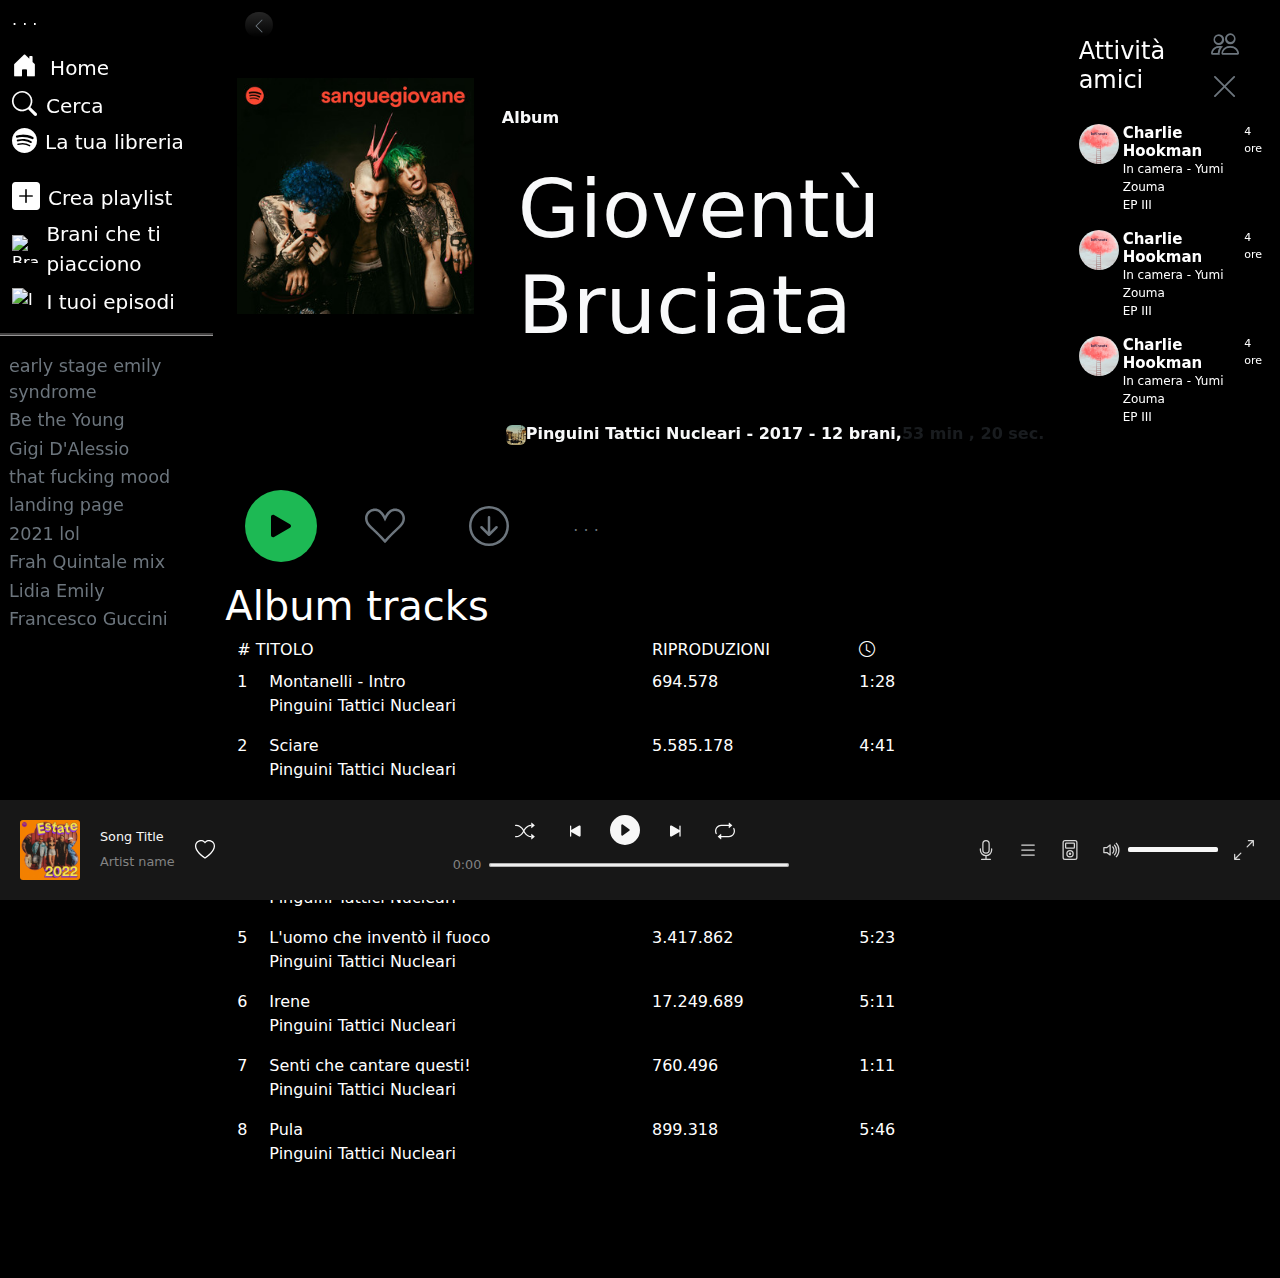
==== album.html @ 44b6cc6b "add navbar desktop spotify icons" ====
<!DOCTYPE html>
<html lang="en">
  <head>
    <meta charset="UTF-8" />
    <meta name="viewport" content="width=device-width, initial-scale=1.0" />
    <!--BOOTSTRAP ICONS-->
    <link
      rel="stylesheet"
      href="https://cdn.jsdelivr.net/npm/bootstrap-icons@1.11.2/font/bootstrap-icons.min.css"
    />
    <title>Album</title>
    <link rel="stylesheet" href="assets/css/main.css" />
    <script type="module" src="assets/js/album.js" defer></script>
    <script type="module" src="assets/js/playerControls.js" defer></script>
    <script type="module" src="assets/js/utils/utils.js" defer></script>
  </head>
  <body>
    <main>
      <!--HERO MOBILE WRAPPER-->
      <div id="hero-mobile-wrapper" class="d-md-none">
        <!--HERO MOBILE-->
        <i class="backbtn-album bi bi-arrow-left" id="heroMobileBackButton"></i>
        <div id="hero-mobile-artist">
          <!--RENDER THIS DYNAMICALLY-->
          <img
            class="hero-img-artist"
            src="assets/imgs/artist/img-hero.jpg"
            alt="album"
          />
        </div>

        <!--ALBUM-TITLE-MOBILE-->
        <div id="album-title-mobile">
          <div id="titleMobileWrapper">
            <!--RENDER THIS DYNAMICALLY-->
            <h1 class="titleAlbum">Gioventù Brucata</h1>

            <div id="artist-wrapper-album">
              <img
                class="album-img"
                src="assets/imgs/artist/img-hero.jpg"
                alt="artist"
              />

              <h2>Pinguini Tattici Nucleari</h2>
            </div>

            <p class="albumData">Album · <span>2017</span></p>
          </div>

          <div class="icon-wrapper-album">
            <div class="save-wrapper-album">
              <i class="bi bi-heart"></i>
              <i class="greyIcon bi bi-arrow-down-circle"></i>
              <i class="greyIcon bi bi-three-dots-vertical"></i>
            </div>

            <div class="play-wrapper-album">
              <i id="shuffleIcon" class="shuffleIcon bi bi-shuffle"></i>
              <span id="shuffleDot-album"></span>

              <i id="playIcon" class="playIcon bi bi-play-circle-fill"></i>
            </div>
          </div>
        </div>
      </div>

      <!--ALBUM TRACKS MOBILE-->
      <div id="album-track-mobile">
        <div class="container" id="albumTrackMobileContainer">
          <!--RENDER HERE DYNAMICALLY-->
          <div class="row">
            <div class="col-11">
              <p class="songName">Montanelli - Intro</p>
              <span class="artistName">Pinguini Tattici Nucleari</span>
            </div>
            <div
              class="col-1 p-1 dropdown-trigger"
              onclick="toggleDropdownMenu(this)"
            >
              <i class="bi bi-three-dots-vertical" style="cursor: pointer"></i>
            </div>
          </div>
          <div class="row">
            <div class="col-11">
              <p class="songName">Sciare</p>
              <span class="artistName">Pinguini Tattici Nucleari</span>
            </div>
            <div
              class="col-1 p-1 dropdown-trigger"
              onclick="toggleDropdownMenu(this)"
            >
              <i class="bi bi-three-dots-vertical" style="cursor: pointer"></i>
            </div>
          </div>
          <div class="row">
            <div class="col-11">
              <p class="songName">Gioventù Bruciata</p>
              <span class="artistName">Pinguini Tattici Nucleari</span>
            </div>
            <div
              class="col-1 p-1 dropdown-trigger"
              onclick="toggleDropdownMenu(this)"
            >
              <i class="bi bi-three-dots-vertical" style="cursor: pointer"></i>
            </div>
          </div>
          <div class="row">
            <div class="col-11">
              <p class="songName">Ninnananna per genitori disattenti</p>
              <span class="artistName"
                ><i class="bi bi-file-arrow-down-fill"></i>
                <i class="bi bi-explicit-fill"></i> Pinguini Tattici
                Nucleari</span
              >
            </div>
            <div
              class="col-1 p-1 dropdown-trigger"
              onclick="toggleDropdownMenu(this)"
            >
              <i class="bi bi-three-dots-vertical" style="cursor: pointer"></i>
            </div>
          </div>
          <div class="row">
            <div class="col-11">
              <p class="songName">L'uomo che inventò il fuoco</p>
              <span class="artistName">Pinguini Tattici Nucleari</span>
            </div>
            <div
              class="col-1 p-1 dropdown-trigger"
              onclick="toggleDropdownMenu(this)"
            >
              <i class="bi bi-three-dots-vertical" style="cursor: pointer"></i>
            </div>
          </div>
          <div class="row">
            <div class="col-11">
              <p class="songName">Irene</p>
              <span class="artistName">Pinguini Tattici Nucleari</span>
            </div>
            <div
              class="col-1 p-1 dropdown-trigger"
              onclick="toggleDropdownMenu(this)"
            >
              <i class="bi bi-three-dots-vertical" style="cursor: pointer"></i>
            </div>
          </div>
          <div class="row">
            <div class="col-11">
              <p class="songName">Senti che cantare questi!</p>
              <span class="artistName">Pinguini Tattici Nucleari</span>
            </div>
            <div
              class="col-1 p-1 dropdown-trigger"
              onclick="toggleDropdownMenu(this)"
            >
              <i class="bi bi-three-dots-vertical" style="cursor: pointer"></i>
            </div>
          </div>
          <div class="row">
            <div class="col-11">
              <p class="songName">Pula</p>
              <span class="artistName">Pinguini Tattici Nucleari</span>
            </div>
            <div
              class="col-1 p-1 dropdown-trigger"
              onclick="toggleDropdownMenu(this)"
            >
              <i class="bi bi-three-dots-vertical" style="cursor: pointer"></i>
            </div>
          </div>
        </div>
      </div>

      <style>
        @media (min-width: 500px) {
          #album-track-mobile {
            display: none !important;
          }
        }

        .dropdown-menu {
          display: block;
          position: fixed;
          color: antiquewhite;
          background-color: rgb(34, 34, 34);
          border-top-left-radius: 8px;
          border-top-right-radius: 8px;
          z-index: 100;
          padding: 10px;
          overflow: visible;
        }

        .dropdown-menu::-webkit-scrollbar {
          display: none;
        }

        /* Stili specifici sotto i 500px */
        @media (max-width: 500px) {
          .dropdown-menu {
            width: 100%;
            height: 50%;
            bottom: 0;
            border-top-left-radius: 12px;
            border-top-right-radius: 12px;
            z-index: 100;
            padding: 10px;
            overflow: auto;
          }
        }

        /* Altri stili per la presentazione */
        .songName {
          font-size: medium;
          font-weight: bold;
          margin-bottom: 0;
        }

        .artistName {
          font-size: small;
          color: gray;
        }

        /* Altri stili per i bottoni nel menu a comparsa */
        .dropdown-menu-button {
          display: block;
          width: 100%;
          text-align: left;
          padding: 0.5rem;
          color: antiquewhite;
          border: none;
          background: none;
          cursor: pointer;
        }
        .dropdown-menu-button:hover {
          background-color: rgb(51, 50, 50);
        }
      </style>

      <!--DESKTOP WRAPPER-->
      <div class="container-fluid d-none d-md-block" id="desktop-wrapper">
        <div class="row">
          <!--NAVBAR DESKTOP-->
          <div id="navbar-desktop" class="col-lg-2 d-none d-md-block mt-2">
            <div class="dropdown">
              <span
                class="dots dropdown-toggle"
                data-bs-toggle="dropdown"
                aria-expanded="false"
                >. . .</span
              >

              <ul
                id="navbarDropdown"
                class="dropdown-menu d-none"
                style="background-color: #242424"
              >
                <li>
                  <a class="dropdown-item" href="#" style="color: #f7f7f7"
                    >File</a
                  >
                </li>
                <li>
                  <a class="dropdown-item" href="#" style="color: #f7f7f7"
                    >Modifica</a
                  >
                </li>
                <li>
                  <a class="dropdown-item" href="#" style="color: #f7f7f7"
                    >Visualizzazione</a
                  >
                </li>
                <li>
                  <a class="dropdown-item" href="#" style="color: #f7f7f7"
                    >Riproduzione</a
                  >
                </li>
                <li>
                  <a class="dropdown-item" href="#" style="color: #f7f7f7"
                    >Assistenza</a
                  >
                </li>
              </ul>
            </div>
            <div class="row mt-3">
              <div class="col-12">
                <div
                  class="icon-column d-flex justify-content-start align-items-center"
                >
                  <a
                    href="index.html"
                    style="text-decoration: none; color: inherit"
                  >
                    <i
                      class="bi bi-house-door-fill me-2"
                      style="font-size: 25px"
                    ></i>
                    <span style="font-size: 20px">Home</span>
                  </a>
                </div>
              </div>

              <div class="col-12">
                <div
                  class="icon-column d-flex justify-content-start align-items-center"
                >
                  <a
                    href="search.html"
                    style="text-decoration: none; color: inherit"
                  >
                    <i class="bi bi-search me-1" style="font-size: 25px"></i>
                    <span style="font-size: 20px">Cerca</span>
                  </a>
                </div>
              </div>

              <div class="col-12">
                <div
                  class="icon-column d-flex justify-content-start align-items-center"
                  style="cursor: pointer"
                >
                  <i class="bi bi-spotify me-2" style="font-size: 25px"></i>
                  <span style="font-size: 20px">La tua libreria</span>
                </div>
              </div>
            </div>

            <div
              class="row mt-3 pb-3"
              style="
                border-bottom-style: groove;
                border-bottom-color: rgb(151, 150, 150);
              "
            >
              <div class="col-12">
                <div
                  class="icon-column d-flex justify-content-start align-items-center"
                  style="cursor: pointer"
                >
                  <i
                    class="bi bi-plus-square-fill me-2"
                    style="font-size: 28px"
                  ></i>
                  <span style="font-size: 20px">Crea playlist</span>
                </div>
              </div>

              <div class="col-12 mb-2">
                <div
                  class="icon-column d-flex justify-content-start align-items-center"
                  style="cursor: pointer"
                >
                  <img
                    aria-hidden="true"
                    draggable="false"
                    loading="eager"
                    src="https://misc.scdn.co/liked-songs/liked-songs-64.png"
                    data-testid="entity-image"
                    alt="Brani che ti piacciono"
                    style="width: 28px; height: 28px; margin-right: 0.4rem"
                  />
                  <span style="font-size: 20px">Brani che ti piacciono</span>
                </div>
              </div>

              <div class="col-12">
                <div
                  class="icon-column d-flex justify-content-start align-items-center"
                  style="cursor: pointer"
                >
                  <img
                    aria-hidden="true"
                    draggable="false"
                    loading="eager"
                    src="https://misc.scdn.co/your-episodes/SE-64.png"
                    data-testid="entity-image"
                    alt="I tuoi episodi"
                    style="width: 28px; height: 28px; margin-right: 0.4rem"
                  />
                  <span style="font-size: 20px">I tuoi episodi</span>
                </div>
              </div>
            </div>
            <div class="row mt-3">
              <div class="col-12 btn cursor-pointer text-start p-0 ms-2">
                <span
                  class="playlistPrivate text-secondary"
                  onclick="selezionaPlaylist('early stage emily syndrome')"
                  style="font-size: 1.1rem"
                  >early stage emily syndrome</span
                >
              </div>
              <div class="col-12 btn cursor-pointer text-start p-0 ms-2">
                <span
                  class="playlistPrivate text-secondary"
                  onclick="selezionaPlaylist('Be the Young')"
                  style="font-size: 1.1rem"
                  >Be the Young</span
                >
              </div>
              <div class="col-12 btn cursor-pointer text-start p-0 ms-2">
                <span
                  class="playlistPrivate text-secondary"
                  onclick="selezionaPlaylist('Gigi D&#39;Alessio')"
                  style="font-size: 1.1rem"
                  >Gigi D'Alessio</span
                >
              </div>
              <div class="col-12 btn cursor-pointer text-start p-0 ms-2">
                <span
                  class="playlistPrivate text-secondary"
                  onclick="selezionaPlaylist('that fucking mood')"
                  style="font-size: 1.1rem"
                  >that fucking mood</span
                >
              </div>
              <div class="col-12 btn cursor-pointer text-start p-0 ms-2">
                <span
                  class="playlistPrivate text-secondary"
                  onclick="selezionaPlaylist('landing page')"
                  style="font-size: 1.1rem"
                  >landing page</span
                >
              </div>
              <div class="col-12 btn cursor-pointer text-start p-0 ms-2">
                <span
                  class="playlistPrivate text-secondary"
                  onclick="selezionaPlaylist('2021 lol')"
                  style="font-size: 1.1rem"
                  >2021 lol</span
                >
              </div>
              <div class="col-12 btn cursor-pointer text-start p-0 ms-2">
                <span
                  class="playlistPrivate text-secondary"
                  onclick="selezionaPlaylist('Frah Quintale mix')"
                  style="font-size: 1.1rem"
                  >Frah Quintale mix</span
                >
              </div>
              <div class="col-12 btn cursor-pointer text-start p-0 ms-2">
                <span
                  class="playlistPrivate text-secondary"
                  onclick="selezionaPlaylist('Lidia Emily')"
                  style="font-size: 1.1rem"
                  >Lidia Emily</span
                >
              </div>
              <div class="col-12 btn cursor-pointer text-start p-0 ms-2">
                <span
                  class="playlistPrivate text-secondary"
                  onclick="selezionaPlaylist('Francesco Guccini')"
                  style="font-size: 1.1rem"
                  >Francesco Guccini</span
                >
              </div>
            </div>
          </div>

          <!--CENTER SECTION-->
          <section class="col-lg-8">
            <!--HERO ALBUM-->
            <div id="hero-album">
              <div class="container">
                <div class="row">
                  <div class="col-md-6 mt-2">
                    <button
                      onclick="window.history.back()"
                      class="rounded-pill border-0 text-secondary bg-black bg-gradient mb-3 mx-2 m-1"
                    >
                      <svg
                        xmlns="http://www.w3.org/2000/svg"
                        width="16"
                        height="16"
                        fill="currentColor"
                        class="bi bi-chevron-left"
                        viewBox="0 0 16 16"
                      >
                        <path
                          fill-rule="evenodd"
                          d="M11.354 1.646a.5.5 0 0 1 0 .708L5.707 8l5.647 5.646a.5.5 0 0 1-.708.708l-6-6a.5.5 0 0 1 0-.708l6-6a.5.5 0 0 1 .708 0z"
                        />
                      </svg>
                    </button>
                    <button
                      class="rounded-pill border-0 text-secondary bg-black bg-gradient mb-3 m-1 d-none"
                    >
                      <svg
                        xmlns="http://www.w3.org/2000/svg"
                        width="16"
                        height="16"
                        fill="currentColor"
                        class="bi bi-chevron-right"
                        viewBox="0 0 16 16"
                      >
                        <path
                          fill-rule="evenodd"
                          d="M4.646 1.646a.5.5 0 0 1 .708 0l6 6a.5.5 0 0 1 0 .708l-6 6a.5.5 0 0 1-.708-.708L10.293 8 4.646 2.354a.5.5 0 0 1 0-.708z"
                        />
                      </svg>
                    </button>
                  </div>
                  <div class="col-md-6">
                    <div class="dropdown d-flex justify-content-end m-1 d-none">
                      <img src="" alt="" />
                      <button
                        class="dropdown-toggle rounded-pill border-0 bg-black text-white mx-2"
                        type="button"
                        data-bs-toggle="dropdown"
                        aria-expanded="false"
                      >
                        User 1
                      </button>
                      <ul class="dropdown-menu bg-black bg-gradient">
                        <li>
                          <img src="" alt="" /><a
                            class="dropdown-item text-white"
                            href="#"
                            >User 2</a
                          >
                        </li>
                        <li>
                          <img src="" alt="" /><a
                            class="dropdown-item text-white"
                            href="#"
                            >User 3</a
                          >
                        </li>
                        <li>
                          <img src="" alt="" /><a
                            class="dropdown-item text-white"
                            href="#"
                            >User 4</a
                          >
                        </li>
                      </ul>
                    </div>
                  </div>
                </div>
              </div>
              <div class="card mb-3 border-0 bg-transparent">
                <div class="row" id="heroAlbum">
                  <!--RENDER THIS DYNAMICALLY-->
                  <div class="col-md-4 p-4 mx-0">
                    <img
                      src="/assets/imgs/main/image-8.jpg"
                      class="img-fluid border-0 sfumaAlbum"
                      alt="copertina alb"
                    />
                  </div>
                  <div class="col-md-8 pt-5 p-0">
                    <div class="card-body text-light p-1">
                      <p><b>Album</b></p>
                      <h5 class="card-title mb-5 p-3 display-1">
                        <b>Gioventù Bruciata</b>
                      </h5>
                      <p class="card-text mt-5 p-1">
                        <img
                          src="/assets/imgs/main/image-12.jpg"
                          alt="foto artisti"
                          class="rounded"
                          width="20"
                          height="20"
                        /><b>Pinguini Tattici Nucleari - 2017 - 12 brani,</b
                        ><b class="text-muted">53 min , 20 sec.</b>
                      </p>
                    </div>
                  </div>
                </div>
              </div>
            </div>
            <!--FINE HERO ALBUM-->

            <!--ALBUM ACTIONS-->
            <div id="following-bar" class="bg-transparent p-1">
              <button
                id="buttonFollowingBar"
                class="rounded-circle border-0 p-3 m-3"
              >
                <svg
                  xmlns="http://www.w3.org/2000/svg"
                  width="40"
                  height="40"
                  fill="currentColor"
                  class="bi bi-play-fill"
                  viewBox="0 0 16 16"
                >
                  <path
                    d="m11.596 8.697-6.363 3.692c-.54.313-1.233-.066-1.233-.697V4.308c0-.63.692-1.01 1.233-.696l6.363 3.692a.802.802 0 0 1 0 1.393z"
                  />
                </svg>
              </button>
              <button class="border-0 bg-transparent text-secondary p-3 m-3">
                <svg
                  xmlns="http://www.w3.org/2000/svg"
                  width="40"
                  height="40"
                  fill="currentColor"
                  class="bi bi-suit-heart"
                  viewBox="0 0 16 16"
                >
                  <path
                    d="m8 6.236-.894-1.789c-.222-.443-.607-1.08-1.152-1.595C5.418 2.345 4.776 2 4 2 2.324 2 1 3.326 1 4.92c0 1.211.554 2.066 1.868 3.37.337.334.721.695 1.146 1.093C5.122 10.423 6.5 11.717 8 13.447c1.5-1.73 2.878-3.024 3.986-4.064.425-.398.81-.76 1.146-1.093C14.446 6.986 15 6.131 15 4.92 15 3.326 13.676 2 12 2c-.777 0-1.418.345-1.954.852-.545.515-.93 1.152-1.152 1.595zm.392 8.292a.513.513 0 0 1-.784 0c-1.601-1.902-3.05-3.262-4.243-4.381C1.3 8.208 0 6.989 0 4.92 0 2.755 1.79 1 4 1c1.6 0 2.719 1.05 3.404 2.008.26.365.458.716.596.992a7.55 7.55 0 0 1 .596-.992C9.281 2.049 10.4 1 12 1c2.21 0 4 1.755 4 3.92 0 2.069-1.3 3.288-3.365 5.227-1.193 1.12-2.642 2.48-4.243 4.38z"
                  />
                </svg>
              </button>
              <button class="border-0 bg-transparent text-secondary p-3 m-3">
                <svg
                  xmlns="http://www.w3.org/2000/svg"
                  width="40"
                  height="40"
                  fill="currentColor"
                  class="bi bi-arrow-down-circle"
                  viewBox="0 0 16 16"
                >
                  <path
                    fill-rule="evenodd"
                    d="M1 8a7 7 0 1 0 14 0A7 7 0 0 0 1 8m15 0A8 8 0 1 1 0 8a8 8 0 0 1 16 0M8.5 4.5a.5.5 0 0 0-1 0v5.793L5.354 8.146a.5.5 0 1 0-.708.708l3 3a.5.5 0 0 0 .708 0l3-3a.5.5 0 0 0-.708-.708L8.5 10.293z"
                  />
                </svg>
              </button>
              <button class="border-0 bg-transparent text-secondary p-3 m-3">
                . . .
              </button>
            </div>
            <!--FINE ALBUM ACTIONS-->

            <!--ALBUM TRACKS-->
            <div id="album-tracks">
              <h1>Album tracks</h1>
              <div class="container spacingAntiBar">
                <div class="row mb-2">
                  <div class="col-lg-6"># TITOLO</div>
                  <div class="col-lg-3">RIPRODUZIONI</div>
                  <div class="col-lg-3"><i class="bi bi-clock"></i></div>
                </div>

                <div id="albumTracks">
                  <!--ADD HERE DYNAMICALLY-->
                  <!--TRACK 1-->
                  <div class="row">
                    <div class="col-lg-1">1</div>
                    <div class="col-lg-5 flex-grow-1">
                      <p>
                        Montanelli - Intro<br /><span
                          >Pinguini Tattici Nucleari</span
                        >
                      </p>
                    </div>
                    <div class="col-lg-3 track">694.578</div>
                    <div class="col-lg-3">1:28</div>
                  </div>

                  <!--FINE TRACK 1-->
                  <div class="row">
                    <div class="col-lg-1">2</div>
                    <div class="col-lg-5 flex-grow-1">
                      <p>Sciare<br /><span>Pinguini Tattici Nucleari</span></p>
                    </div>
                    <div class="col-lg-3">5.585.178</div>
                    <div class="col-lg-3">4:41</div>
                  </div>
                  <div class="row">
                    <div class="col-lg-1">3</div>
                    <div class="col-lg-5 flex-grow-1">
                      <p>
                        Gioventù Bruciata<br /><span
                          >Pinguini Tattici Nucleari</span
                        >
                      </p>
                    </div>
                    <div class="col-lg-3">3.412.342</div>
                    <div class="col-lg-3">5:24</div>
                  </div>
                  <div class="row">
                    <div class="col-lg-1">4</div>
                    <div class="col-lg-5 flex-grow-1">
                      <p>
                        Ninnananna per genitori disattenti<br /><span
                          >Pinguini Tattici Nucleari</span
                        >
                      </p>
                    </div>
                    <div class="col-lg-3">2.36.629</div>
                    <div class="col-lg-3">4:01</div>
                  </div>
                  <div class="row">
                    <div class="col-lg-1">5</div>
                    <div class="col-lg-5 flex-grow-1">
                      <p>
                        L'uomo che inventò il fuoco<br /><span
                          >Pinguini Tattici Nucleari</span
                        >
                      </p>
                    </div>
                    <div class="col-lg-3">3.417.862</div>
                    <div class="col-lg-3">5:23</div>
                  </div>
                  <div class="row">
                    <div class="col-lg-1">6</div>
                    <div class="col-lg-5 flex-grow-1">
                      <p>Irene<br /><span>Pinguini Tattici Nucleari</span></p>
                    </div>
                    <div class="col-lg-3">17.249.689</div>
                    <div class="col-lg-3">5:11</div>
                  </div>
                  <div class="row">
                    <div class="col-lg-1">7</div>
                    <div class="col-lg-5 flex-grow-1">
                      <p>
                        Senti che cantare questi!<br /><span
                          >Pinguini Tattici Nucleari</span
                        >
                      </p>
                    </div>
                    <div class="col-lg-3">760.496</div>
                    <div class="col-lg-3">1:11</div>
                  </div>
                  <div class="row">
                    <div class="col-lg-1">8</div>
                    <div class="col-lg-5 flex-grow-1">
                      <p>Pula<br /><span>Pinguini Tattici Nucleari</span></p>
                    </div>
                    <div class="col-lg-3">899.318</div>
                    <div class="col-lg-3">5:46</div>
                  </div>
                </div>
              </div>
            </div>
            <style>
              .col-lg-1 {
                width: 2rem;
              }
            </style>
          </section>

          <!--FRIENDS-->
          <div id="friends" class="col-lg-2 d-none d-md-block mt-4">
            <div class="top d-flex justify-content-between align-items-center">
              <h4 class="mb-0">Attività amici</h4>
              <div>
                <i class="bi bi-people fs-3 text-secondary me-2"></i>
                <i class="bi bi-x-lg text-secondary fs-3"></i>
              </div>
            </div>

            <div class="container-fluid p-0">
              <!--CARD 1-->
              <div class="d-flex mt-3">
                <img
                  src="assets/imgs/main/image-5.jpg"
                  alt="Image 5"
                  height="40px"
                  class="rounded-circle me-1"
                />
                <div class="container-fluid p-0 friends-card">
                  <div class="d-flex justify-content-between">
                    <h4 class="mb-0">Charlie Hookman</h4>
                    <span class="mb-0">4 ore</span>
                  </div>
                  <p class="mb-0">In camera - Yumi Zouma</p>
                  <p class="mb-0">EP III</p>
                </div>
              </div>

              <!--FINE CARD 1-->

              <!--CARD 2-->
              <div class="d-flex mt-3">
                <img
                  src="assets/imgs/main/image-5.jpg"
                  alt="Image 5"
                  height="40px"
                  class="rounded-circle me-1"
                />
                <div class="container-fluid p-0 friends-card">
                  <div class="d-flex justify-content-between">
                    <h4 class="mb-0">Charlie Hookman</h4>
                    <span class="mb-0">4 ore</span>
                  </div>
                  <p class="mb-0">In camera - Yumi Zouma</p>
                  <p class="mb-0">EP III</p>
                </div>
              </div>

              <!--FINE CARD 2-->

              <!--CARD 3-->
              <div class="d-flex mt-3">
                <img
                  src="assets/imgs/main/image-5.jpg"
                  alt="Image 5"
                  height="40px"
                  class="rounded-circle me-1"
                />
                <div class="container-fluid p-0 friends-card">
                  <div class="d-flex justify-content-between">
                    <h4 class="mb-0">Charlie Hookman</h4>
                    <span class="mb-0">4 ore</span>
                  </div>
                  <p class="mb-0">In camera - Yumi Zouma</p>
                  <p class="mb-0">EP III</p>
                </div>
              </div>

              <!--FINE CARD 3-->
            </div>
          </div>
        </div>
      </div>

      <!--PLAYER DESKTOP-->
      <div class="d-flex justify-content-between" id="player-desktop">
        <!-- <h1>Player desktop</h1> -->
        <div class="nowPlaying d-flex">
          <!-- Parte sinistra del player -->
          <img src="assets/imgs/main/image-18.jpg" alt="Album picture" />
          <div id="player-title-artist">
            <h6>Song Title</h6>
            <p>Artist name</p>
          </div>
          <!-- Heart empty -->
          <svg
            id="heartEmpty"
            xmlns="http://www.w3.org/2000/svg"
            width="16"
            height="16"
            fill="currentColor"
            class="bi bi-heart"
            viewBox="0 0 16 16"
          >
            <path
              d="m8 2.748-.717-.737C5.6.281 2.514.878 1.4 3.053c-.523 1.023-.641 2.5.314 4.385.92 1.815 2.834 3.989 6.286 6.357 3.452-2.368 5.365-4.542 6.286-6.357.955-1.886.838-3.362.314-4.385C13.486.878 10.4.28 8.717 2.01zM8 15C-7.333 4.868 3.279-3.04 7.824 1.143c.06.055.119.112.176.171a3.12 3.12 0 0 1 .176-.17C12.72-3.042 23.333 4.867 8 15"
            />
          </svg>
          <!-- Heart fill -->
          <svg
            id="heartFilled"
            class="d-none"
            xmlns="http://www.w3.org/2000/svg"
            width="16"
            height="16"
            fill="white"
            class="bi bi-heart-fill"
            viewBox="0 0 16 16"
          >
            <path
              fill-rule="evenodd"
              d="M8 1.314C12.438-3.248 23.534 4.735 8 15-7.534 4.736 3.562-3.248 8 1.314"
            />
          </svg>
        </div>
        <div class="playbackControls">
          <!-- Parte centrale del player -->
          <div class="playerButtons d-flex justify-content-center">
            <button type="button" class="playerControls" id="shuffleBtn">
              <!-- Shuffle -->
              <svg
                xmlns="http://www.w3.org/2000/svg"
                width="16"
                height="16"
                fill="currentColor"
                class="bi bi-shuffle"
                viewBox="0 0 16 16"
              >
                <path
                  fill-rule="evenodd"
                  d="M0 3.5A.5.5 0 0 1 .5 3H1c2.202 0 3.827 1.24 4.874 2.418.49.552.865 1.102 1.126 1.532.26-.43.636-.98 1.126-1.532C9.173 4.24 10.798 3 13 3v1c-1.798 0-3.173 1.01-4.126 2.082A9.624 9.624 0 0 0 7.556 8a9.624 9.624 0 0 0 1.317 1.918C9.828 10.99 11.204 12 13 12v1c-2.202 0-3.827-1.24-4.874-2.418A10.595 10.595 0 0 1 7 9.05c-.26.43-.636.98-1.126 1.532C4.827 11.76 3.202 13 1 13H.5a.5.5 0 0 1 0-1H1c1.798 0 3.173-1.01 4.126-2.082A9.624 9.624 0 0 0 6.444 8a9.624 9.624 0 0 0-1.317-1.918C4.172 5.01 2.796 4 1 4H.5a.5.5 0 0 1-.5-.5"
                />
                <path
                  d="M13 5.466V1.534a.25.25 0 0 1 .41-.192l2.36 1.966c.12.1.12.284 0 .384l-2.36 1.966a.25.25 0 0 1-.41-.192zm0 9v-3.932a.25.25 0 0 1 .41-.192l2.36 1.966c.12.1.12.284 0 .384l-2.36 1.966a.25.25 0 0 1-.41-.192z"
                />
              </svg>
            </button>
            <!-- Skip backward -->
            <button type="button" class="playerControls" id="backwardButton">
              <svg
                xmlns="http://www.w3.org/2000/svg"
                width="16"
                height="16"
                fill="currentColor"
                class="bi bi-skip-start-fill"
                viewBox="0 0 16 16"
              >
                <path
                  d="M4 4a.5.5 0 0 1 1 0v3.248l6.267-3.636c.54-.313 1.232.066 1.232.696v7.384c0 .63-.692 1.01-1.232.697L5 8.753V12a.5.5 0 0 1-1 0z"
                />
              </svg>
            </button>
            <button type="buttons" class="playerControls">
              <!-- Play icon -->
              <svg
                id="playButton"
                xmlns="http://www.w3.org/2000/svg"
                width="16"
                height="16"
                fill="currentColor"
                class="bi bi-play-circle-fill"
                viewBox="0 0 16 16"
              >
                <path
                  d="M16 8A8 8 0 1 1 0 8a8 8 0 0 1 16 0M6.79 5.093A.5.5 0 0 0 6 5.5v5a.5.5 0 0 0 .79.407l3.5-2.5a.5.5 0 0 0 0-.814l-3.5-2.5"
                />
              </svg>
              <!-- Pause icon -->
              <svg
                id="pauseButton"
                class="d-none"
                xmlns="http://www.w3.org/2000/svg"
                width="16"
                height="16"
                fill="currentColor"
                class="bi bi-pause-circle-fill"
                viewBox="0 0 16 16"
              >
                <path
                  d="M16 8A8 8 0 1 1 0 8a8 8 0 0 1 16 0M6.25 5C5.56 5 5 5.56 5 6.25v3.5a1.25 1.25 0 1 0 2.5 0v-3.5C7.5 5.56 6.94 5 6.25 5m3.5 0c-.69 0-1.25.56-1.25 1.25v3.5a1.25 1.25 0 1 0 2.5 0v-3.5C11 5.56 10.44 5 9.75 5"
                />
              </svg>
            </button>
            <button type="button" class="playerControls">
              <!-- Skip Forward -->
              <svg
                xmlns="http://www.w3.org/2000/svg"
                width="16"
                height="16"
                fill="currentColor"
                class="bi bi-skip-end-fill"
                viewBox="0 0 16 16"
              >
                <path
                  d="M12.5 4a.5.5 0 0 0-1 0v3.248L5.233 3.612C4.693 3.3 4 3.678 4 4.308v7.384c0 .63.692 1.01 1.233.697L11.5 8.753V12a.5.5 0 0 0 1 0z"
                />
              </svg>
            </button>
            <button type="button" class="playerControls" id="repeatBtn">
              <!-- Repeat -->
              <svg
                xmlns="http://www.w3.org/2000/svg"
                width="16"
                height="16"
                fill="currentColor"
                class="bi bi-repeat"
                viewBox="0 0 16 16"
              >
                <path
                  d="M11 5.466V4H5a4 4 0 0 0-3.584 5.777.5.5 0 1 1-.896.446A5 5 0 0 1 5 3h6V1.534a.25.25 0 0 1 .41-.192l2.36 1.966c.12.1.12.284 0 .384l-2.36 1.966a.25.25 0 0 1-.41-.192Zm3.81.086a.5.5 0 0 1 .67.225A5 5 0 0 1 11 13H5v1.466a.25.25 0 0 1-.41.192l-2.36-1.966a.25.25 0 0 1 0-.384l2.36-1.966a.25.25 0 0 1 .41.192V12h6a4 4 0 0 0 3.585-5.777.5.5 0 0 1 .225-.67Z"
                />
              </svg>
            </button>
          </div>
          <div class="playerBar d-flex justify-content-center">
            <p id="songTimer">0:00</p>
            <label for="progressBar" class="d-none"></label>
            <progress id="progressBar" value="0" max="100"></progress>
            <p id="songDuration"></p>
          </div>
        </div>
        <div class="volumeControls d-flex">
          <!-- Parte destra del player -->
          <button type="button" class="rightSideButtons">
            <!-- Microfono -->
            <svg
              xmlns="http://www.w3.org/2000/svg"
              width="20"
              height="20"
              fill="currentColor"
              class="bi bi-mic"
              viewBox="0 0 16 16"
            >
              <path
                d="M3.5 6.5A.5.5 0 0 1 4 7v1a4 4 0 0 0 8 0V7a.5.5 0 0 1 1 0v1a5 5 0 0 1-4.5 4.975V15h3a.5.5 0 0 1 0 1h-7a.5.5 0 0 1 0-1h3v-2.025A5 5 0 0 1 3 8V7a.5.5 0 0 1 .5-.5"
              />
              <path
                d="M10 8a2 2 0 1 1-4 0V3a2 2 0 1 1 4 0zM8 0a3 3 0 0 0-3 3v5a3 3 0 0 0 6 0V3a3 3 0 0 0-3-3"
              />
            </svg>
          </button>
          <button type="button" class="rightSideButtons">
            <!-- Hamburger -->
            <svg
              xmlns="http://www.w3.org/2000/svg"
              width="20"
              height="20"
              fill="currentColor"
              class="bi bi-list"
              viewBox="0 0 16 16"
            >
              <path
                fill-rule="evenodd"
                d="M2.5 12a.5.5 0 0 1 .5-.5h10a.5.5 0 0 1 0 1H3a.5.5 0 0 1-.5-.5m0-4a.5.5 0 0 1 .5-.5h10a.5.5 0 0 1 0 1H3a.5.5 0 0 1-.5-.5m0-4a.5.5 0 0 1 .5-.5h10a.5.5 0 0 1 0 1H3a.5.5 0 0 1-.5-.5"
              />
            </svg>
          </button>
          <!-- Player -->
          <button type="button" class="rightSideButtons">
            <svg
              xmlns="http://www.w3.org/2000/svg"
              width="20"
              height="20"
              fill="currentColor"
              class="bi bi-music-player"
              viewBox="0 0 16 16"
            >
              <path
                d="M4 3a1 1 0 0 1 1-1h6a1 1 0 0 1 1 1v3a1 1 0 0 1-1 1H5a1 1 0 0 1-1-1zm1 0v3h6V3zm3 9a1 1 0 1 0 0-2 1 1 0 0 0 0 2"
              />
              <path
                d="M11 11a3 3 0 1 1-6 0 3 3 0 0 1 6 0m-3 2a2 2 0 1 0 0-4 2 2 0 0 0 0 4"
              />
              <path
                d="M2 2a2 2 0 0 1 2-2h8a2 2 0 0 1 2 2v12a2 2 0 0 1-2 2H4a2 2 0 0 1-2-2zm2-1a1 1 0 0 0-1 1v12a1 1 0 0 0 1 1h8a1 1 0 0 0 1-1V2a1 1 0 0 0-1-1z"
              />
            </svg>
          </button>

          <!-- Volume -->
          <div class="volumeIconAndSlider d-flex align-items-center p-0">
            <button type="button" class="volumeSwitch rightSideButtons">
              <svg
                id="volumeIcon"
                xmlns="http://www.w3.org/2000/svg"
                width="20"
                height="20"
                fill="currentColor"
                class="bi bi-volume-up"
                viewBox="0 0 16 16"
              >
                <path
                  d="M11.536 14.01A8.473 8.473 0 0 0 14.026 8a8.473 8.473 0 0 0-2.49-6.01l-.708.707A7.476 7.476 0 0 1 13.025 8c0 2.071-.84 3.946-2.197 5.303l.708.707z"
                />
                <path
                  d="M10.121 12.596A6.48 6.48 0 0 0 12.025 8a6.48 6.48 0 0 0-1.904-4.596l-.707.707A5.483 5.483 0 0 1 11.025 8a5.483 5.483 0 0 1-1.61 3.89z"
                />
                <path
                  d="M10.025 8a4.486 4.486 0 0 1-1.318 3.182L8 10.475A3.489 3.489 0 0 0 9.025 8c0-.966-.392-1.841-1.025-2.475l.707-.707A4.486 4.486 0 0 1 10.025 8M7 4a.5.5 0 0 0-.812-.39L3.825 5.5H1.5A.5.5 0 0 0 1 6v4a.5.5 0 0 0 .5.5h2.325l2.363 1.89A.5.5 0 0 0 7 12zM4.312 6.39 6 5.04v5.92L4.312 9.61A.5.5 0 0 0 4 9.5H2v-3h2a.5.5 0 0 0 .312-.11"
                />
              </svg>
            </button>

            <div class="volumeSlider">
              <div
                class="volumeContainer"
                id="volumeBar"
                data-testid="progress-bar"
              >
                <div
                  class="volumeFlex d-flex"
                  data-testid="progress-bar-background"
                >
                  <div class="emptyBar">
                    <div class="fullBar draggable"></div>
                  </div>
                </div>
              </div>
            </div>
          </div>
          <div id="coverBarContainer">
            <div id="coverBar"></div>
          </div>
          <!-- Fullscreen -->
          <button type="button" class="rightSideButtons">
            <svg
              id="fullscreenIcon"
              xmlns="http://www.w3.org/2000/svg"
              width="20"
              height="20"
              fill="currentColor"
              class="bi bi-arrows-angle-expand"
              viewBox="0 0 16 16"
            >
              <path
                fill-rule="evenodd"
                d="M5.828 10.172a.5.5 0 0 0-.707 0l-4.096 4.096V11.5a.5.5 0 0 0-1 0v3.975a.5.5 0 0 0 .5.5H4.5a.5.5 0 0 0 0-1H1.732l4.096-4.096a.5.5 0 0 0 0-.707zm4.344-4.344a.5.5 0 0 0 .707 0l4.096-4.096V4.5a.5.5 0 1 0 1 0V.525a.5.5 0 0 0-.5-.5H11.5a.5.5 0 0 0 0 1h2.768l-4.096 4.096a.5.5 0 0 0 0 .707"
              />
            </svg>
            <!-- Exit full screen -->
            <svg
              id="exitFullscreenIcon"
              class="d-none"
              xmlns="http://www.w3.org/2000/svg"
              width="20"
              height="20"
              fill="currentColor"
              class="bi bi-arrows-angle-contract"
              viewBox="0 0 16 16"
            >
              <path
                fill-rule="evenodd"
                d="M.172 15.828a.5.5 0 0 0 .707 0l4.096-4.096V14.5a.5.5 0 1 0 1 0v-3.975a.5.5 0 0 0-.5-.5H1.5a.5.5 0 0 0 0 1h2.768L.172 15.121a.5.5 0 0 0 0 .707zM15.828.172a.5.5 0 0 0-.707 0l-4.096 4.096V1.5a.5.5 0 1 0-1 0v3.975a.5.5 0 0 0 .5.5H14.5a.5.5 0 0 0 0-1h-2.768L15.828.879a.5.5 0 0 0 0-.707z"
              />
            </svg>
          </button>
        </div>
      </div>

      <!--PLAYER-MOBILE-->
      <div
        id="player-mobile"
        class="d-flex align-items-center mx-3 fixed-bottom d-md-none"
      >
        <div class="my-0 mx-auto d-flex align-items-center">
          <p class="mb-0 fw-bold">Natural parody by the Hillywood</p>
          <div class="d-flex">
            <i class="bi bi-speaker text-secondary fs-1 p-2"></i>
            <i class="bi bi-heart text-secondary fs-1 p-2"></i>
            <i class="bi bi-play-fill text-secondary fs-1 p-2"></i>
          </div>
        </div>
      </div>

      <!--NAVBAR MOBILE-->

      <div
        class="container-fluid fixed-bottom d-md-none bg-black pt-2"
        id="navbar-mobile"
      >
        <div class="row">
          <div class="col-4 text-center">
            <a href="/index.html" style="text-decoration: none; color: inherit">
              <i class="bi bi-house-door-fill fs-1"></i>
              <p>Home</p>
            </a>
          </div>
          <div class="col-4 text-center text-secondary">
            <a
              href="/search.html"
              style="text-decoration: none; color: inherit"
            >
              <i class="bi bi-search fs-1"></i>
              <p>Cerca</p>
            </a>
          </div>
          <div class="col-4 text-center text-secondary">
            <a href="/index.html" style="text-decoration: none; color: inherit">
              <i class="bi bi-collection fs-1"></i>
              <p>La tua libreria</p>
            </a>
          </div>
        </div>
      </div>
    </main>

    <script
      src="https://cdn.jsdelivr.net/npm/bootstrap@5.3.2/dist/js/bootstrap.bundle.min.js"
      integrity="sha384-C6RzsynM9kWDrMNeT87bh95OGNyZPhcTNXj1NW7RuBCsyN/o0jlpcV8Qyq46cDfL"
      crossorigin="anonymous"
    ></script>

    <script>
      // GABRIELE'S SCRIPT TO OPEN MODAL ON MOBILE TRACKS

      function toggleDropdownMenu(element) {
        let menu = document.createElement('div');
        menu.classList.add('dropdown-menu');
        let firstRow = document.createElement('div');
        firstRow.style.display = 'flex';
        firstRow.classList.add('justify-content-beetwen');
        let imageDiv = document.createElement('div');
        let textDiv = document.createElement('div');

        let songName =
          element.previousElementSibling.querySelector('.songName').innerText;
        let artistName =
          element.previousElementSibling.querySelector('.artistName').innerText;

        imageDiv.style.width = '35px';
        imageDiv.style.height = '35px';
        imageDiv.style.backgroundColor = '#000';

        textDiv.innerHTML = '<p>' + songName + '</p><p>' + artistName + '</p>';

        firstRow.appendChild(imageDiv);
        firstRow.appendChild(textDiv);

        menu.appendChild(firstRow);
        let buttons = [
          { icon: 'bi bi-heart', text: 'Mi piace' },
          { icon: 'bi bi-dash-circle', text: 'Nascondi questo brano' },
          { icon: 'bi bi-music-note-beamed', text: 'Aggiungi alla playlist' },
          { icon: 'bi bi-music-note-list', text: 'Aggiungi in coda' },
          { icon: 'bi bi-person', text: 'Visualizza artista' },
          { icon: 'bi bi-share', text: 'Condividi' },
        ];
        for (let i = 0; i < buttons.length; i++) {
          let button = document.createElement('button');
          button.classList.add('dropdown-menu-button');
          let icon = document.createElement('i');
          icon.className = buttons[i].icon;
          button.appendChild(icon);
          button.innerHTML += ' ' + buttons[i].text;
          menu.appendChild(button);
        }
        document.addEventListener('click', function (event) {
          let isClickInsideMenu = menu.contains(event.target);
          let isClickOnTrigger = element.contains(event.target);

          if (!isClickInsideMenu && !isClickOnTrigger) {
            menu.remove();
          }
        });

        // Aggiunta del menu al DOM
        document.body.appendChild(menu);
      }
    </script>
  </body>
</html>
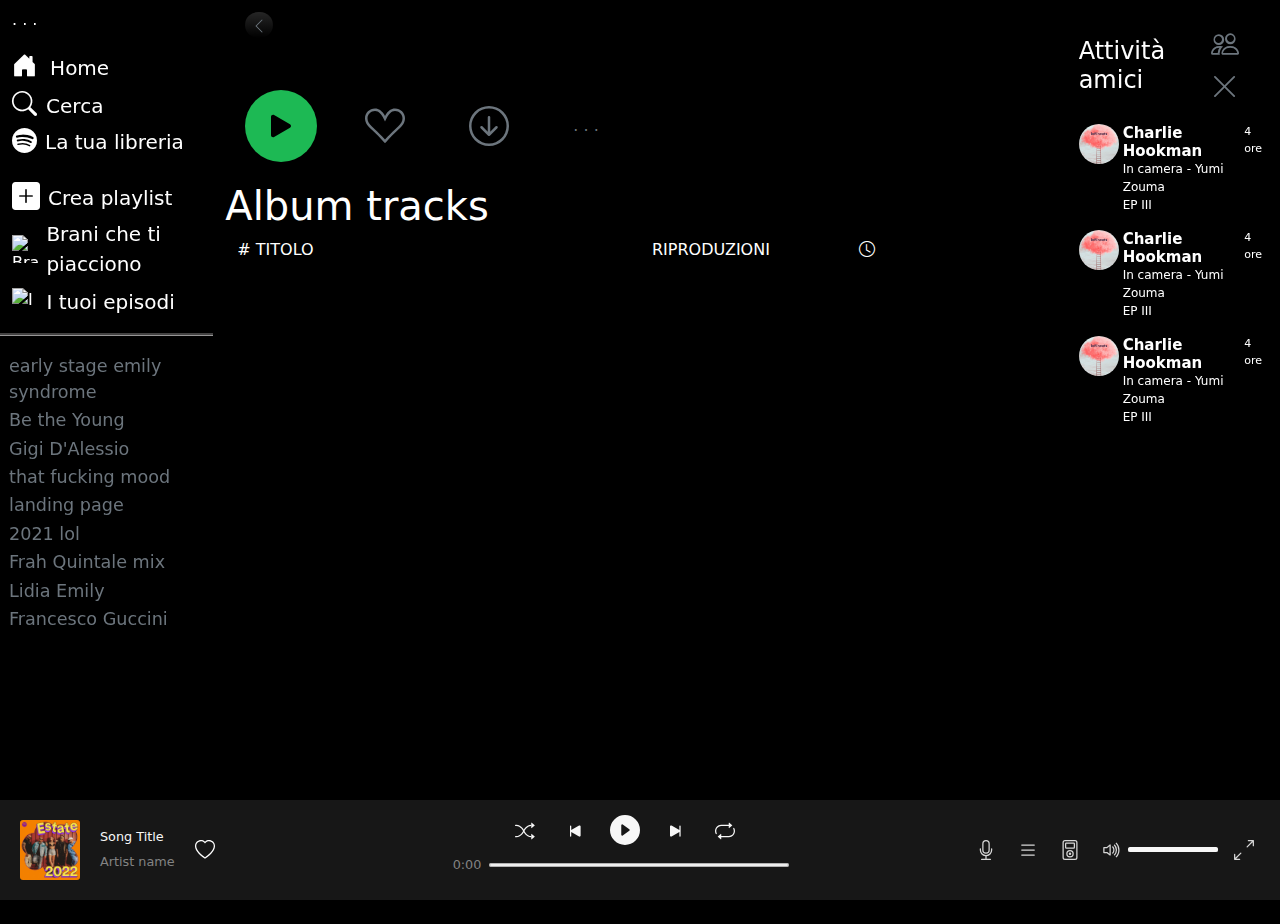
==== commit 70a4ab39: "clean album.html" ====
--- a/album.html
+++ b/album.html
@@ -22,30 +22,12 @@
         <i class="backbtn-album bi bi-arrow-left" id="heroMobileBackButton"></i>
         <div id="hero-mobile-artist">
           <!--RENDER THIS DYNAMICALLY-->
-          <img
-            class="hero-img-artist"
-            src="assets/imgs/artist/img-hero.jpg"
-            alt="album"
-          />
         </div>
 
         <!--ALBUM-TITLE-MOBILE-->
         <div id="album-title-mobile">
           <div id="titleMobileWrapper">
             <!--RENDER THIS DYNAMICALLY-->
-            <h1 class="titleAlbum">Gioventù Brucata</h1>
-
-            <div id="artist-wrapper-album">
-              <img
-                class="album-img"
-                src="assets/imgs/artist/img-hero.jpg"
-                alt="artist"
-              />
-
-              <h2>Pinguini Tattici Nucleari</h2>
-            </div>
-
-            <p class="albumData">Album · <span>2017</span></p>
           </div>
 
           <div class="icon-wrapper-album">
@@ -69,173 +51,8 @@
       <div id="album-track-mobile">
         <div class="container" id="albumTrackMobileContainer">
           <!--RENDER HERE DYNAMICALLY-->
-          <div class="row">
-            <div class="col-11">
-              <p class="songName">Montanelli - Intro</p>
-              <span class="artistName">Pinguini Tattici Nucleari</span>
-            </div>
-            <div
-              class="col-1 p-1 dropdown-trigger"
-              onclick="toggleDropdownMenu(this)"
-            >
-              <i class="bi bi-three-dots-vertical" style="cursor: pointer"></i>
-            </div>
-          </div>
-          <div class="row">
-            <div class="col-11">
-              <p class="songName">Sciare</p>
-              <span class="artistName">Pinguini Tattici Nucleari</span>
-            </div>
-            <div
-              class="col-1 p-1 dropdown-trigger"
-              onclick="toggleDropdownMenu(this)"
-            >
-              <i class="bi bi-three-dots-vertical" style="cursor: pointer"></i>
-            </div>
-          </div>
-          <div class="row">
-            <div class="col-11">
-              <p class="songName">Gioventù Bruciata</p>
-              <span class="artistName">Pinguini Tattici Nucleari</span>
-            </div>
-            <div
-              class="col-1 p-1 dropdown-trigger"
-              onclick="toggleDropdownMenu(this)"
-            >
-              <i class="bi bi-three-dots-vertical" style="cursor: pointer"></i>
-            </div>
-          </div>
-          <div class="row">
-            <div class="col-11">
-              <p class="songName">Ninnananna per genitori disattenti</p>
-              <span class="artistName"
-                ><i class="bi bi-file-arrow-down-fill"></i>
-                <i class="bi bi-explicit-fill"></i> Pinguini Tattici
-                Nucleari</span
-              >
-            </div>
-            <div
-              class="col-1 p-1 dropdown-trigger"
-              onclick="toggleDropdownMenu(this)"
-            >
-              <i class="bi bi-three-dots-vertical" style="cursor: pointer"></i>
-            </div>
-          </div>
-          <div class="row">
-            <div class="col-11">
-              <p class="songName">L'uomo che inventò il fuoco</p>
-              <span class="artistName">Pinguini Tattici Nucleari</span>
-            </div>
-            <div
-              class="col-1 p-1 dropdown-trigger"
-              onclick="toggleDropdownMenu(this)"
-            >
-              <i class="bi bi-three-dots-vertical" style="cursor: pointer"></i>
-            </div>
-          </div>
-          <div class="row">
-            <div class="col-11">
-              <p class="songName">Irene</p>
-              <span class="artistName">Pinguini Tattici Nucleari</span>
-            </div>
-            <div
-              class="col-1 p-1 dropdown-trigger"
-              onclick="toggleDropdownMenu(this)"
-            >
-              <i class="bi bi-three-dots-vertical" style="cursor: pointer"></i>
-            </div>
-          </div>
-          <div class="row">
-            <div class="col-11">
-              <p class="songName">Senti che cantare questi!</p>
-              <span class="artistName">Pinguini Tattici Nucleari</span>
-            </div>
-            <div
-              class="col-1 p-1 dropdown-trigger"
-              onclick="toggleDropdownMenu(this)"
-            >
-              <i class="bi bi-three-dots-vertical" style="cursor: pointer"></i>
-            </div>
-          </div>
-          <div class="row">
-            <div class="col-11">
-              <p class="songName">Pula</p>
-              <span class="artistName">Pinguini Tattici Nucleari</span>
-            </div>
-            <div
-              class="col-1 p-1 dropdown-trigger"
-              onclick="toggleDropdownMenu(this)"
-            >
-              <i class="bi bi-three-dots-vertical" style="cursor: pointer"></i>
-            </div>
-          </div>
         </div>
       </div>
-
-      <style>
-        @media (min-width: 500px) {
-          #album-track-mobile {
-            display: none !important;
-          }
-        }
-
-        .dropdown-menu {
-          display: block;
-          position: fixed;
-          color: antiquewhite;
-          background-color: rgb(34, 34, 34);
-          border-top-left-radius: 8px;
-          border-top-right-radius: 8px;
-          z-index: 100;
-          padding: 10px;
-          overflow: visible;
-        }
-
-        .dropdown-menu::-webkit-scrollbar {
-          display: none;
-        }
-
-        /* Stili specifici sotto i 500px */
-        @media (max-width: 500px) {
-          .dropdown-menu {
-            width: 100%;
-            height: 50%;
-            bottom: 0;
-            border-top-left-radius: 12px;
-            border-top-right-radius: 12px;
-            z-index: 100;
-            padding: 10px;
-            overflow: auto;
-          }
-        }
-
-        /* Altri stili per la presentazione */
-        .songName {
-          font-size: medium;
-          font-weight: bold;
-          margin-bottom: 0;
-        }
-
-        .artistName {
-          font-size: small;
-          color: gray;
-        }
-
-        /* Altri stili per i bottoni nel menu a comparsa */
-        .dropdown-menu-button {
-          display: block;
-          width: 100%;
-          text-align: left;
-          padding: 0.5rem;
-          color: antiquewhite;
-          border: none;
-          background: none;
-          cursor: pointer;
-        }
-        .dropdown-menu-button:hover {
-          background-color: rgb(51, 50, 50);
-        }
-      </style>
 
       <!--DESKTOP WRAPPER-->
       <div class="container-fluid d-none d-md-block" id="desktop-wrapper">
@@ -541,31 +358,6 @@
               <div class="card mb-3 border-0 bg-transparent">
                 <div class="row" id="heroAlbum">
                   <!--RENDER THIS DYNAMICALLY-->
-                  <div class="col-md-4 p-4 mx-0">
-                    <img
-                      src="/assets/imgs/main/image-8.jpg"
-                      class="img-fluid border-0 sfumaAlbum"
-                      alt="copertina alb"
-                    />
-                  </div>
-                  <div class="col-md-8 pt-5 p-0">
-                    <div class="card-body text-light p-1">
-                      <p><b>Album</b></p>
-                      <h5 class="card-title mb-5 p-3 display-1">
-                        <b>Gioventù Bruciata</b>
-                      </h5>
-                      <p class="card-text mt-5 p-1">
-                        <img
-                          src="/assets/imgs/main/image-12.jpg"
-                          alt="foto artisti"
-                          class="rounded"
-                          width="20"
-                          height="20"
-                        /><b>Pinguini Tattici Nucleari - 2017 - 12 brani,</b
-                        ><b class="text-muted">53 min , 20 sec.</b>
-                      </p>
-                    </div>
-                  </div>
                 </div>
               </div>
             </div>
@@ -637,93 +429,6 @@
 
                 <div id="albumTracks">
                   <!--ADD HERE DYNAMICALLY-->
-                  <!--TRACK 1-->
-                  <div class="row">
-                    <div class="col-lg-1">1</div>
-                    <div class="col-lg-5 flex-grow-1">
-                      <p>
-                        Montanelli - Intro<br /><span
-                          >Pinguini Tattici Nucleari</span
-                        >
-                      </p>
-                    </div>
-                    <div class="col-lg-3 track">694.578</div>
-                    <div class="col-lg-3">1:28</div>
-                  </div>
-
-                  <!--FINE TRACK 1-->
-                  <div class="row">
-                    <div class="col-lg-1">2</div>
-                    <div class="col-lg-5 flex-grow-1">
-                      <p>Sciare<br /><span>Pinguini Tattici Nucleari</span></p>
-                    </div>
-                    <div class="col-lg-3">5.585.178</div>
-                    <div class="col-lg-3">4:41</div>
-                  </div>
-                  <div class="row">
-                    <div class="col-lg-1">3</div>
-                    <div class="col-lg-5 flex-grow-1">
-                      <p>
-                        Gioventù Bruciata<br /><span
-                          >Pinguini Tattici Nucleari</span
-                        >
-                      </p>
-                    </div>
-                    <div class="col-lg-3">3.412.342</div>
-                    <div class="col-lg-3">5:24</div>
-                  </div>
-                  <div class="row">
-                    <div class="col-lg-1">4</div>
-                    <div class="col-lg-5 flex-grow-1">
-                      <p>
-                        Ninnananna per genitori disattenti<br /><span
-                          >Pinguini Tattici Nucleari</span
-                        >
-                      </p>
-                    </div>
-                    <div class="col-lg-3">2.36.629</div>
-                    <div class="col-lg-3">4:01</div>
-                  </div>
-                  <div class="row">
-                    <div class="col-lg-1">5</div>
-                    <div class="col-lg-5 flex-grow-1">
-                      <p>
-                        L'uomo che inventò il fuoco<br /><span
-                          >Pinguini Tattici Nucleari</span
-                        >
-                      </p>
-                    </div>
-                    <div class="col-lg-3">3.417.862</div>
-                    <div class="col-lg-3">5:23</div>
-                  </div>
-                  <div class="row">
-                    <div class="col-lg-1">6</div>
-                    <div class="col-lg-5 flex-grow-1">
-                      <p>Irene<br /><span>Pinguini Tattici Nucleari</span></p>
-                    </div>
-                    <div class="col-lg-3">17.249.689</div>
-                    <div class="col-lg-3">5:11</div>
-                  </div>
-                  <div class="row">
-                    <div class="col-lg-1">7</div>
-                    <div class="col-lg-5 flex-grow-1">
-                      <p>
-                        Senti che cantare questi!<br /><span
-                          >Pinguini Tattici Nucleari</span
-                        >
-                      </p>
-                    </div>
-                    <div class="col-lg-3">760.496</div>
-                    <div class="col-lg-3">1:11</div>
-                  </div>
-                  <div class="row">
-                    <div class="col-lg-1">8</div>
-                    <div class="col-lg-5 flex-grow-1">
-                      <p>Pula<br /><span>Pinguini Tattici Nucleari</span></p>
-                    </div>
-                    <div class="col-lg-3">899.318</div>
-                    <div class="col-lg-3">5:46</div>
-                  </div>
                 </div>
               </div>
             </div>
@@ -1148,7 +853,7 @@
     ></script>
 
     <script>
-      // GABRIELE'S SCRIPT TO OPEN MODAL ON MOBILE TRACKS
+      // OPEN MODAL ON MOBILE TRACKS
 
       function toggleDropdownMenu(element) {
         let menu = document.createElement('div');
@@ -1200,7 +905,6 @@
           }
         });
 
-        // Aggiunta del menu al DOM
         document.body.appendChild(menu);
       }
     </script>
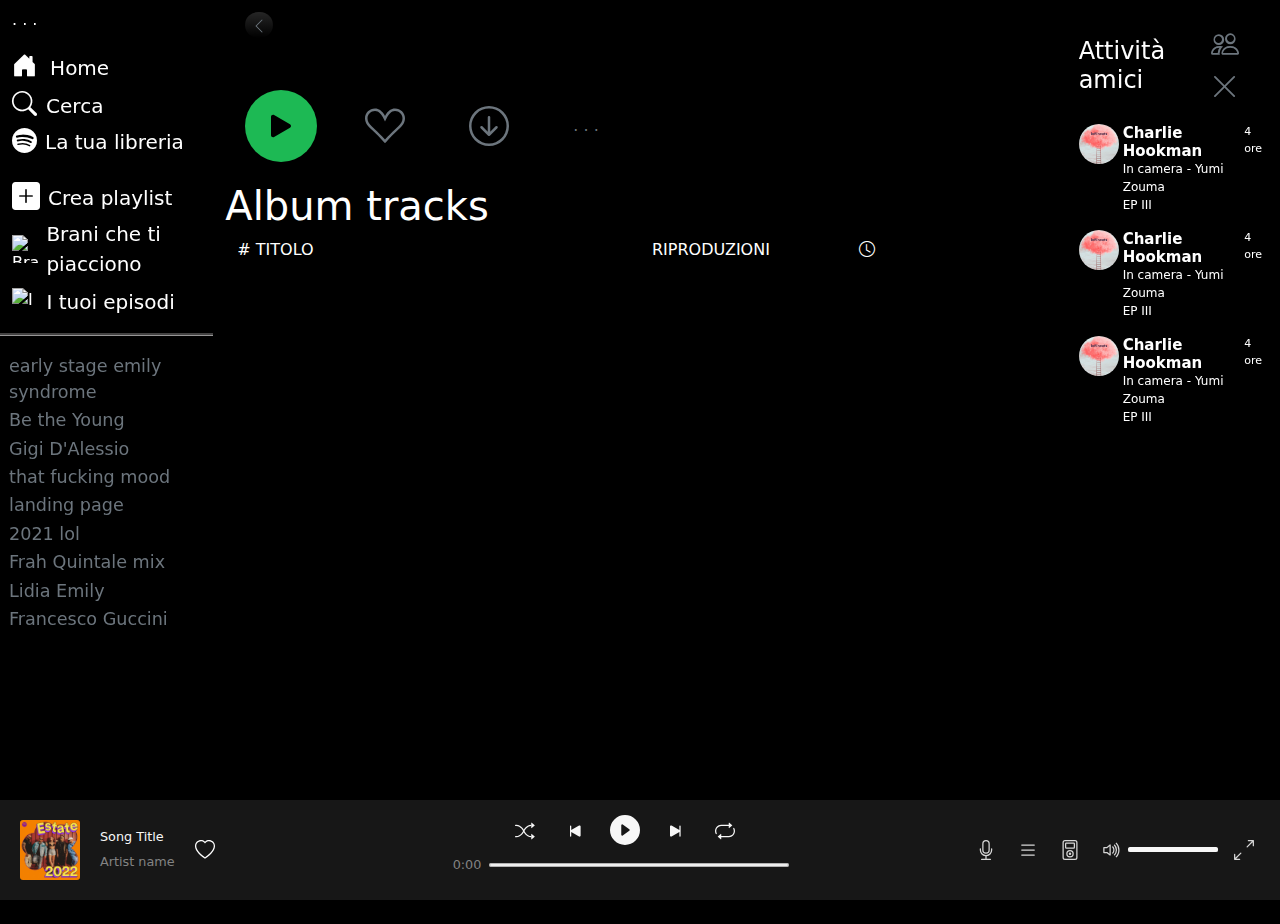
==== commit 8c2bf11b: "Merge branch 'main' of https://github.com/ombadr/SpotifyClone-Epicode-Buildweek into gabriele" ====
--- a/album.html
+++ b/album.html
@@ -122,7 +122,7 @@
                   class="icon-column d-flex justify-content-start align-items-center"
                 >
                   <a
-                    href="search.html"
+                    href="/search.html"
                     style="text-decoration: none; color: inherit"
                   >
                     <i class="bi bi-search me-1" style="font-size: 25px"></i>
@@ -418,6 +418,7 @@
             <!--FINE ALBUM ACTIONS-->
 
             <!--ALBUM TRACKS-->
+            
             <div id="album-tracks">
               <h1>Album tracks</h1>
               <div class="container spacingAntiBar">
@@ -435,6 +436,9 @@
             <style>
               .col-lg-1 {
                 width: 2rem;
+              }
+              #album-tracks{
+                overflow: auto;
               }
             </style>
           </section>
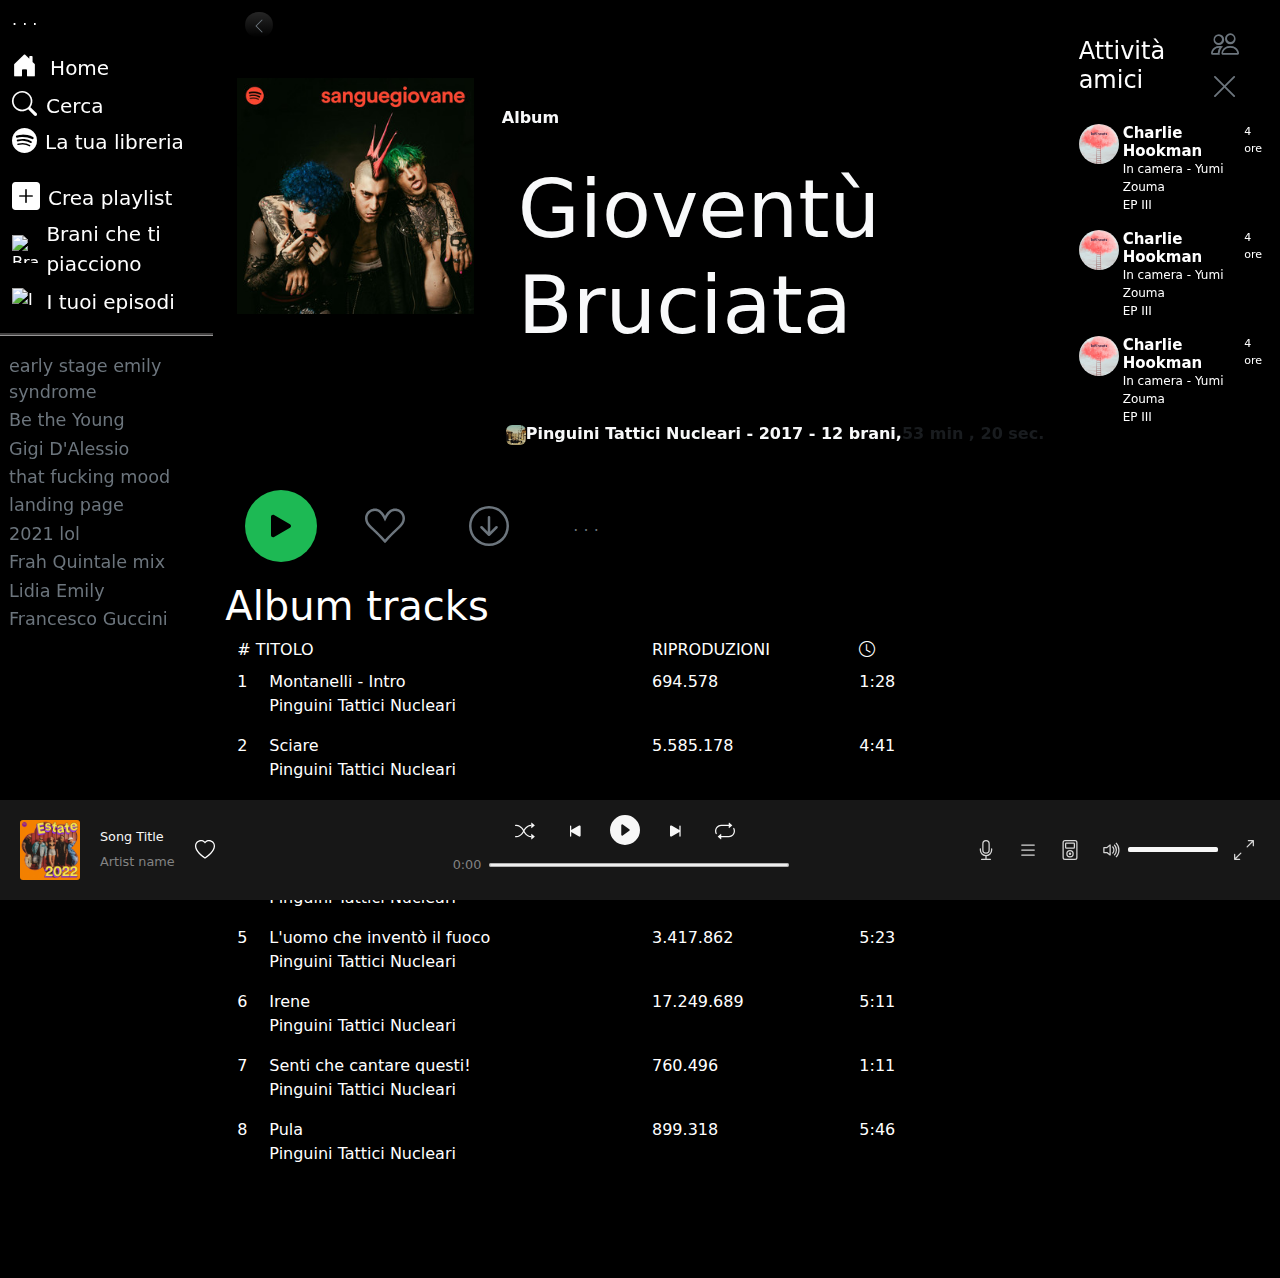
==== commit 263750a0: "Merge branch 'develop' of https://github.com/ombadr/SpotifyClone-Epicode-Buildweek into develop" ====
--- a/album.html
+++ b/album.html
@@ -22,12 +22,30 @@
         <i class="backbtn-album bi bi-arrow-left" id="heroMobileBackButton"></i>
         <div id="hero-mobile-artist">
           <!--RENDER THIS DYNAMICALLY-->
+          <img
+            class="hero-img-artist"
+            src="assets/imgs/artist/img-hero.jpg"
+            alt="album"
+          />
         </div>
 
         <!--ALBUM-TITLE-MOBILE-->
         <div id="album-title-mobile">
           <div id="titleMobileWrapper">
             <!--RENDER THIS DYNAMICALLY-->
+            <h1 class="titleAlbum">Gioventù Brucata</h1>
+
+            <div id="artist-wrapper-album">
+              <img
+                class="album-img"
+                src="assets/imgs/artist/img-hero.jpg"
+                alt="artist"
+              />
+
+              <h2>Pinguini Tattici Nucleari</h2>
+            </div>
+
+            <p class="albumData">Album · <span>2017</span></p>
           </div>
 
           <div class="icon-wrapper-album">
@@ -51,8 +69,173 @@
       <div id="album-track-mobile">
         <div class="container" id="albumTrackMobileContainer">
           <!--RENDER HERE DYNAMICALLY-->
+          <div class="row">
+            <div class="col-11">
+              <p class="songName">Montanelli - Intro</p>
+              <span class="artistName">Pinguini Tattici Nucleari</span>
+            </div>
+            <div
+              class="col-1 p-1 dropdown-trigger"
+              onclick="toggleDropdownMenu(this)"
+            >
+              <i class="bi bi-three-dots-vertical" style="cursor: pointer"></i>
+            </div>
+          </div>
+          <div class="row">
+            <div class="col-11">
+              <p class="songName">Sciare</p>
+              <span class="artistName">Pinguini Tattici Nucleari</span>
+            </div>
+            <div
+              class="col-1 p-1 dropdown-trigger"
+              onclick="toggleDropdownMenu(this)"
+            >
+              <i class="bi bi-three-dots-vertical" style="cursor: pointer"></i>
+            </div>
+          </div>
+          <div class="row">
+            <div class="col-11">
+              <p class="songName">Gioventù Bruciata</p>
+              <span class="artistName">Pinguini Tattici Nucleari</span>
+            </div>
+            <div
+              class="col-1 p-1 dropdown-trigger"
+              onclick="toggleDropdownMenu(this)"
+            >
+              <i class="bi bi-three-dots-vertical" style="cursor: pointer"></i>
+            </div>
+          </div>
+          <div class="row">
+            <div class="col-11">
+              <p class="songName">Ninnananna per genitori disattenti</p>
+              <span class="artistName"
+                ><i class="bi bi-file-arrow-down-fill"></i>
+                <i class="bi bi-explicit-fill"></i> Pinguini Tattici
+                Nucleari</span
+              >
+            </div>
+            <div
+              class="col-1 p-1 dropdown-trigger"
+              onclick="toggleDropdownMenu(this)"
+            >
+              <i class="bi bi-three-dots-vertical" style="cursor: pointer"></i>
+            </div>
+          </div>
+          <div class="row">
+            <div class="col-11">
+              <p class="songName">L'uomo che inventò il fuoco</p>
+              <span class="artistName">Pinguini Tattici Nucleari</span>
+            </div>
+            <div
+              class="col-1 p-1 dropdown-trigger"
+              onclick="toggleDropdownMenu(this)"
+            >
+              <i class="bi bi-three-dots-vertical" style="cursor: pointer"></i>
+            </div>
+          </div>
+          <div class="row">
+            <div class="col-11">
+              <p class="songName">Irene</p>
+              <span class="artistName">Pinguini Tattici Nucleari</span>
+            </div>
+            <div
+              class="col-1 p-1 dropdown-trigger"
+              onclick="toggleDropdownMenu(this)"
+            >
+              <i class="bi bi-three-dots-vertical" style="cursor: pointer"></i>
+            </div>
+          </div>
+          <div class="row">
+            <div class="col-11">
+              <p class="songName">Senti che cantare questi!</p>
+              <span class="artistName">Pinguini Tattici Nucleari</span>
+            </div>
+            <div
+              class="col-1 p-1 dropdown-trigger"
+              onclick="toggleDropdownMenu(this)"
+            >
+              <i class="bi bi-three-dots-vertical" style="cursor: pointer"></i>
+            </div>
+          </div>
+          <div class="row">
+            <div class="col-11">
+              <p class="songName">Pula</p>
+              <span class="artistName">Pinguini Tattici Nucleari</span>
+            </div>
+            <div
+              class="col-1 p-1 dropdown-trigger"
+              onclick="toggleDropdownMenu(this)"
+            >
+              <i class="bi bi-three-dots-vertical" style="cursor: pointer"></i>
+            </div>
+          </div>
         </div>
       </div>
+
+      <style>
+        @media (min-width: 500px) {
+          #album-track-mobile {
+            display: none !important;
+          }
+        }
+
+        .dropdown-menu {
+          display: block;
+          position: fixed;
+          color: antiquewhite;
+          background-color: rgb(34, 34, 34);
+          border-top-left-radius: 8px;
+          border-top-right-radius: 8px;
+          z-index: 100;
+          padding: 10px;
+          overflow: visible;
+        }
+
+        .dropdown-menu::-webkit-scrollbar {
+          display: none;
+        }
+
+        /* Stili specifici sotto i 500px */
+        @media (max-width: 500px) {
+          .dropdown-menu {
+            width: 100%;
+            height: 50%;
+            bottom: 0;
+            border-top-left-radius: 12px;
+            border-top-right-radius: 12px;
+            z-index: 100;
+            padding: 10px;
+            overflow: auto;
+          }
+        }
+
+        /* Altri stili per la presentazione */
+        .songName {
+          font-size: medium;
+          font-weight: bold;
+          margin-bottom: 0;
+        }
+
+        .artistName {
+          font-size: small;
+          color: gray;
+        }
+
+        /* Altri stili per i bottoni nel menu a comparsa */
+        .dropdown-menu-button {
+          display: block;
+          width: 100%;
+          text-align: left;
+          padding: 0.5rem;
+          color: antiquewhite;
+          border: none;
+          background: none;
+          cursor: pointer;
+        }
+        .dropdown-menu-button:hover {
+          background-color: rgb(51, 50, 50);
+        }
+      </style>
 
       <!--DESKTOP WRAPPER-->
       <div class="container-fluid d-none d-md-block" id="desktop-wrapper">
@@ -122,7 +305,7 @@
                   class="icon-column d-flex justify-content-start align-items-center"
                 >
                   <a
-                    href="/search.html"
+                    href="search.html"
                     style="text-decoration: none; color: inherit"
                   >
                     <i class="bi bi-search me-1" style="font-size: 25px"></i>
@@ -358,6 +541,31 @@
               <div class="card mb-3 border-0 bg-transparent">
                 <div class="row" id="heroAlbum">
                   <!--RENDER THIS DYNAMICALLY-->
+                  <div class="col-md-4 p-4 mx-0">
+                    <img
+                      src="/assets/imgs/main/image-8.jpg"
+                      class="img-fluid border-0 sfumaAlbum"
+                      alt="copertina alb"
+                    />
+                  </div>
+                  <div class="col-md-8 pt-5 p-0">
+                    <div class="card-body text-light p-1">
+                      <p><b>Album</b></p>
+                      <h5 class="card-title mb-5 p-3 display-1">
+                        <b>Gioventù Bruciata</b>
+                      </h5>
+                      <p class="card-text mt-5 p-1">
+                        <img
+                          src="/assets/imgs/main/image-12.jpg"
+                          alt="foto artisti"
+                          class="rounded"
+                          width="20"
+                          height="20"
+                        /><b>Pinguini Tattici Nucleari - 2017 - 12 brani,</b
+                        ><b class="text-muted">53 min , 20 sec.</b>
+                      </p>
+                    </div>
+                  </div>
                 </div>
               </div>
             </div>
@@ -418,7 +626,6 @@
             <!--FINE ALBUM ACTIONS-->
 
             <!--ALBUM TRACKS-->
-            
             <div id="album-tracks">
               <h1>Album tracks</h1>
               <div class="container spacingAntiBar">
@@ -430,15 +637,99 @@
 
                 <div id="albumTracks">
                   <!--ADD HERE DYNAMICALLY-->
+                  <!--TRACK 1-->
+                  <div class="row">
+                    <div class="col-lg-1">1</div>
+                    <div class="col-lg-5 flex-grow-1">
+                      <p>
+                        Montanelli - Intro<br /><span
+                          >Pinguini Tattici Nucleari</span
+                        >
+                      </p>
+                    </div>
+                    <div class="col-lg-3 track">694.578</div>
+                    <div class="col-lg-3">1:28</div>
+                  </div>
+
+                  <!--FINE TRACK 1-->
+                  <div class="row">
+                    <div class="col-lg-1">2</div>
+                    <div class="col-lg-5 flex-grow-1">
+                      <p>Sciare<br /><span>Pinguini Tattici Nucleari</span></p>
+                    </div>
+                    <div class="col-lg-3">5.585.178</div>
+                    <div class="col-lg-3">4:41</div>
+                  </div>
+                  <div class="row">
+                    <div class="col-lg-1">3</div>
+                    <div class="col-lg-5 flex-grow-1">
+                      <p>
+                        Gioventù Bruciata<br /><span
+                          >Pinguini Tattici Nucleari</span
+                        >
+                      </p>
+                    </div>
+                    <div class="col-lg-3">3.412.342</div>
+                    <div class="col-lg-3">5:24</div>
+                  </div>
+                  <div class="row">
+                    <div class="col-lg-1">4</div>
+                    <div class="col-lg-5 flex-grow-1">
+                      <p>
+                        Ninnananna per genitori disattenti<br /><span
+                          >Pinguini Tattici Nucleari</span
+                        >
+                      </p>
+                    </div>
+                    <div class="col-lg-3">2.36.629</div>
+                    <div class="col-lg-3">4:01</div>
+                  </div>
+                  <div class="row">
+                    <div class="col-lg-1">5</div>
+                    <div class="col-lg-5 flex-grow-1">
+                      <p>
+                        L'uomo che inventò il fuoco<br /><span
+                          >Pinguini Tattici Nucleari</span
+                        >
+                      </p>
+                    </div>
+                    <div class="col-lg-3">3.417.862</div>
+                    <div class="col-lg-3">5:23</div>
+                  </div>
+                  <div class="row">
+                    <div class="col-lg-1">6</div>
+                    <div class="col-lg-5 flex-grow-1">
+                      <p>Irene<br /><span>Pinguini Tattici Nucleari</span></p>
+                    </div>
+                    <div class="col-lg-3">17.249.689</div>
+                    <div class="col-lg-3">5:11</div>
+                  </div>
+                  <div class="row">
+                    <div class="col-lg-1">7</div>
+                    <div class="col-lg-5 flex-grow-1">
+                      <p>
+                        Senti che cantare questi!<br /><span
+                          >Pinguini Tattici Nucleari</span
+                        >
+                      </p>
+                    </div>
+                    <div class="col-lg-3">760.496</div>
+                    <div class="col-lg-3">1:11</div>
+                  </div>
+                  <div class="row">
+                    <div class="col-lg-1">8</div>
+                    <div class="col-lg-5 flex-grow-1">
+                      <p>Pula<br /><span>Pinguini Tattici Nucleari</span></p>
+                    </div>
+                    <div class="col-lg-3">899.318</div>
+                    <div class="col-lg-3">5:46</div>
+                  </div>
                 </div>
               </div>
             </div>
             <style>
               .col-lg-1 {
                 width: 2rem;
-              }
-              #album-tracks{
-                overflow: auto;
               }
             </style>
           </section>
@@ -857,7 +1148,7 @@
     ></script>
 
     <script>
-      // OPEN MODAL ON MOBILE TRACKS
+      // GABRIELE'S SCRIPT TO OPEN MODAL ON MOBILE TRACKS
 
       function toggleDropdownMenu(element) {
         let menu = document.createElement('div');
@@ -909,6 +1200,7 @@
           }
         });
 
+        // Aggiunta del menu al DOM
         document.body.appendChild(menu);
       }
     </script>
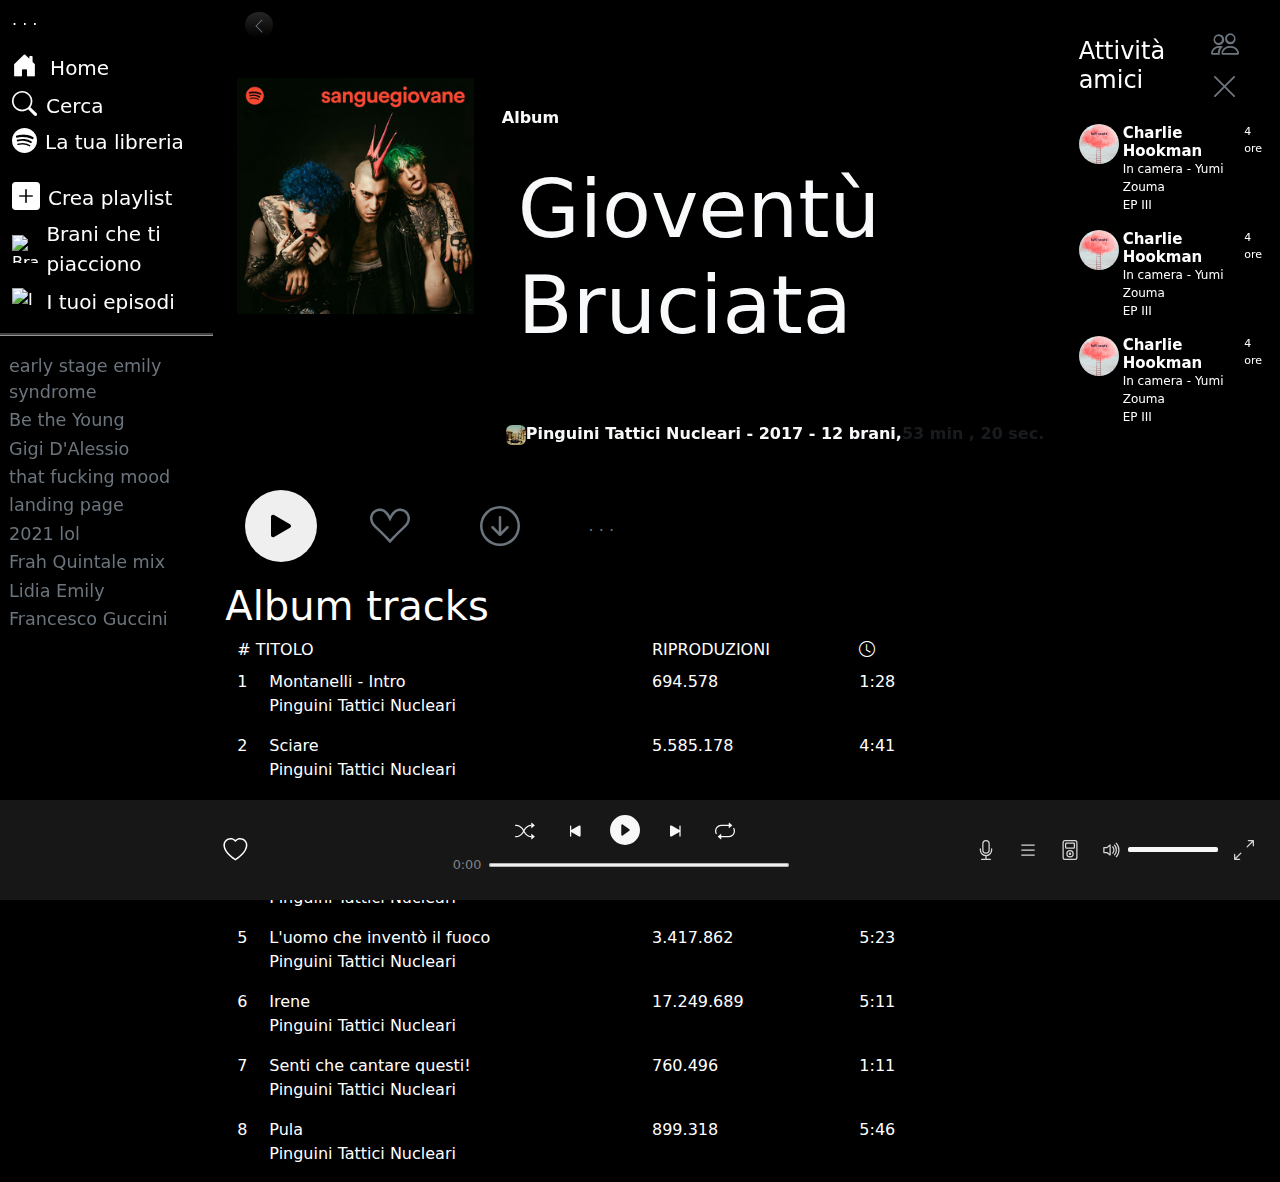
==== commit f6bbc442: "update player desktop" ====
--- a/album.html
+++ b/album.html
@@ -814,10 +814,10 @@
         <!-- <h1>Player desktop</h1> -->
         <div class="nowPlaying d-flex">
           <!-- Parte sinistra del player -->
-          <img src="assets/imgs/main/image-18.jpg" alt="Album picture" />
+          <img src="" alt="" />
           <div id="player-title-artist">
-            <h6>Song Title</h6>
-            <p>Artist name</p>
+            <h6></h6>
+            <p></p>
           </div>
           <!-- Heart empty -->
           <svg
@@ -918,7 +918,7 @@
                 />
               </svg>
             </button>
-            <button type="button" class="playerControls">
+            <button type="button" class="playerControls" id="forwardButton">
               <!-- Skip Forward -->
               <svg
                 xmlns="http://www.w3.org/2000/svg"
@@ -1151,6 +1151,8 @@
       // GABRIELE'S SCRIPT TO OPEN MODAL ON MOBILE TRACKS
 
       function toggleDropdownMenu(element) {
+        let player1 = document.getElementById('player-mobile');
+        player1.classList.add('d-none');
         let menu = document.createElement('div');
         menu.classList.add('dropdown-menu');
         let firstRow = document.createElement('div');
@@ -1197,6 +1199,7 @@
 
           if (!isClickInsideMenu && !isClickOnTrigger) {
             menu.remove();
+            player1.classList.remove('d-none');
           }
         });
 
